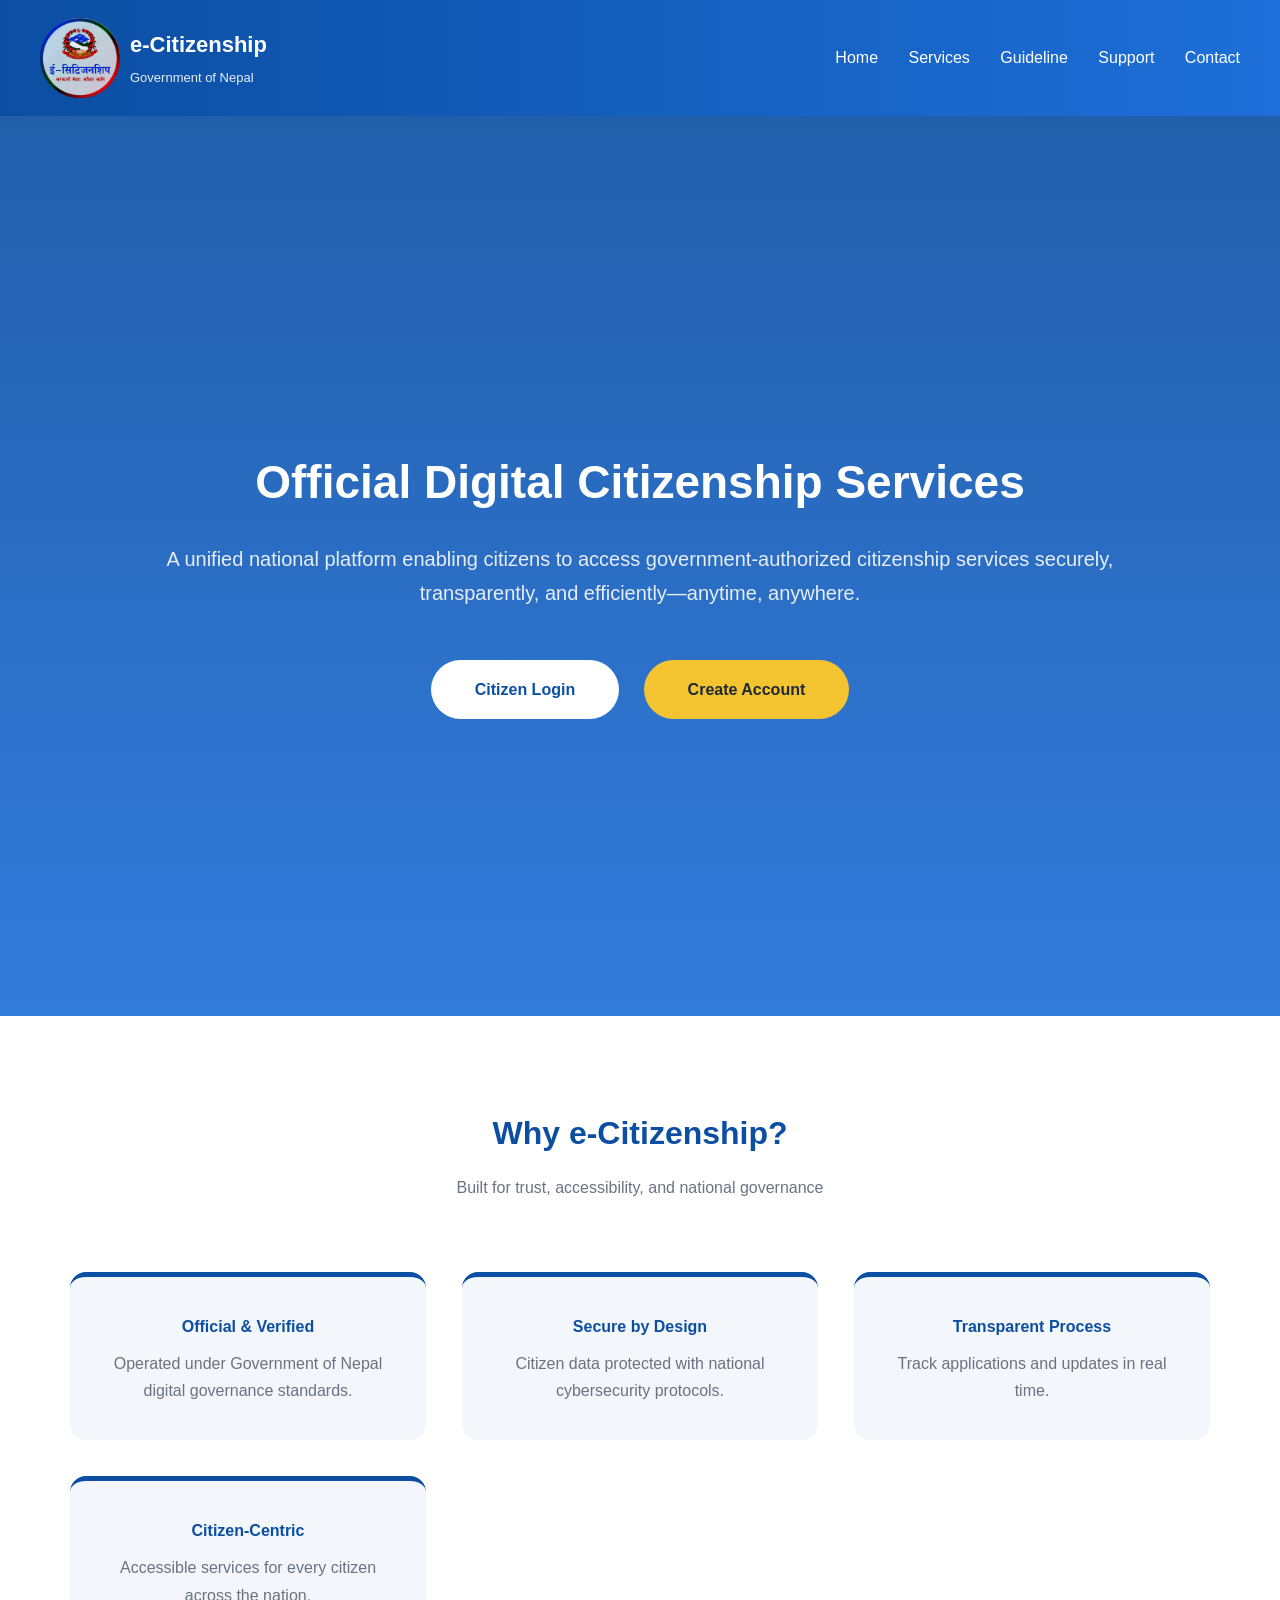
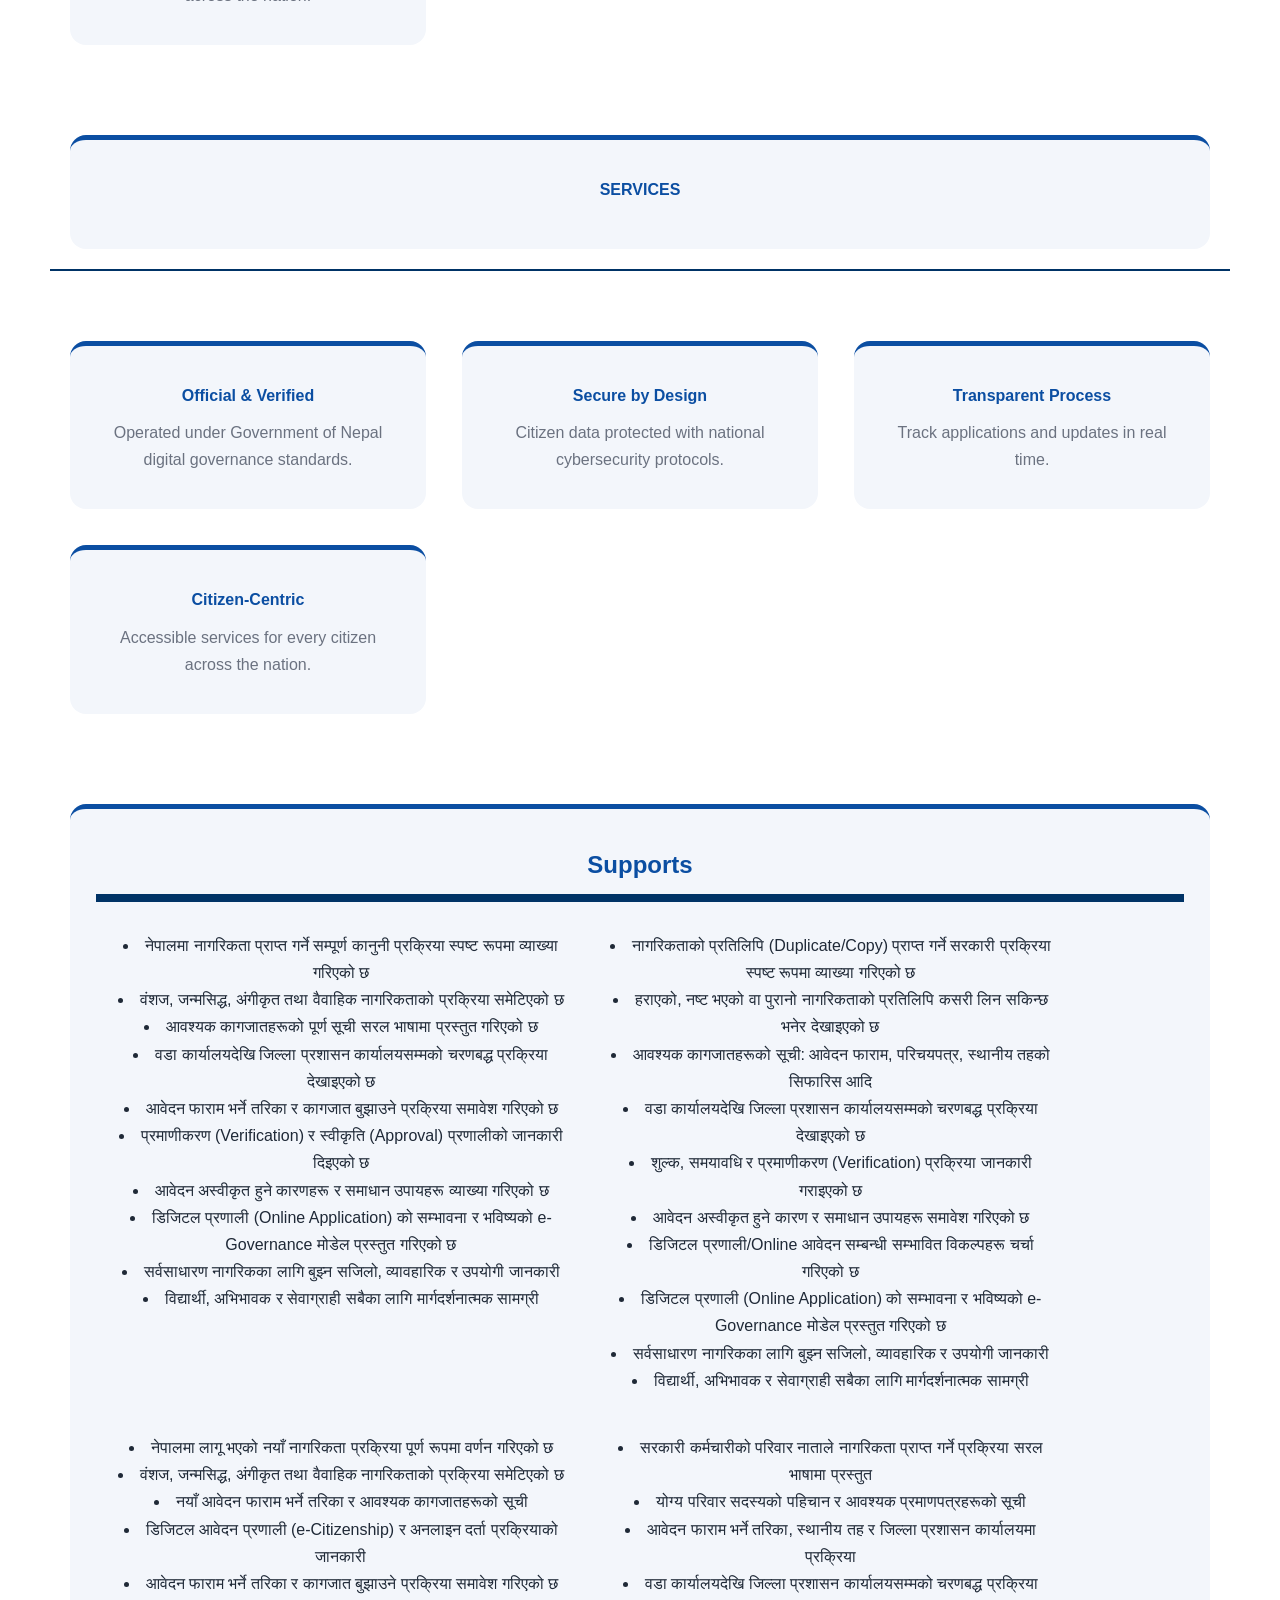
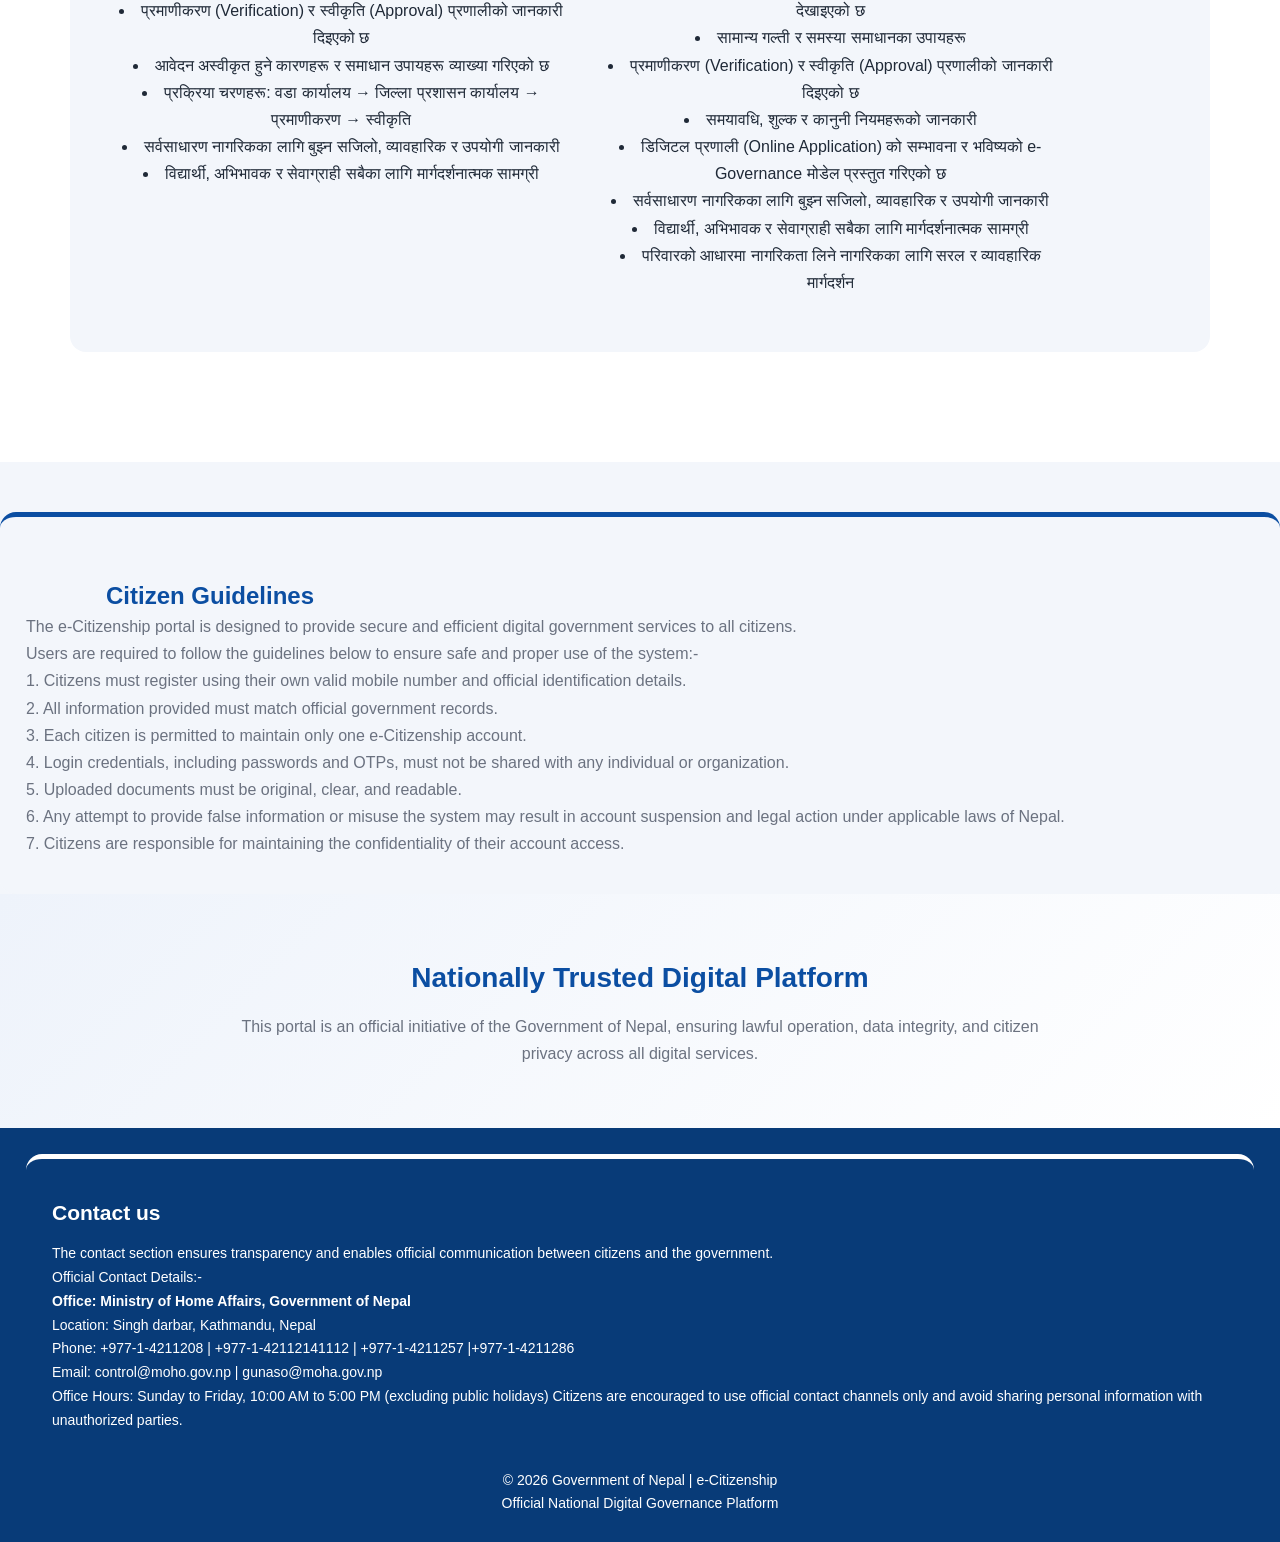
==== Index.html @ ef439736 "first commit" ====
<!DOCTYPE html>
<html lang="en">

<head>
  <meta charset="UTF-8">
  <title>e-Citizenship | Official Government Portal</title>
  <meta name="viewport" content="width=device-width, initial-scale=1.0">

  <!-- CSS -->
  <link rel="stylesheet" href="landing.css">
</head>

<body>

  <header>
    <div class="logo-container">
      <img src="logo.png" class="logo">
      <div class="brand">
        <h1>e-Citizenship</h1>
        <span>Government of Nepal</span>
      </div>
    </div>
    <nav>
      <a href="#hero">Home</a>
      <a href="#features">Services</a>
      <a href="#guide">Guideline</a>
      <a href="#ram">Support</a>
      <a href="#footer">Contact</a>

    </nav>
  </header>

  <section class="hero" id="hero">
    <div>
      <h2>Official Digital Citizenship Services</h2>
      <p>
        A unified national platform enabling citizens to access
        government-authorized citizenship services securely,
        transparently, and efficiently—anytime, anywhere.
      </p>

      <div class="actions">
        <a href="login.html" class="btn btn-primary">Citizen Login</a>
        <a href="login.html" class="btn btn-secondary">Create Account</a>
      </div>
    </div>
  </section>

  <section class="features" id="features">
    <h3>Why e-Citizenship?</h3>
    <p>Built for trust, accessibility, and national governance</p>

    <div class="grid">
      <div class="feature">
        <h4>Official & Verified</h4>
        <p>Operated under Government of Nepal digital governance standards.</p>
      </div>
      <div class="feature">
        <h4>Secure by Design</h4>
        <p>Citizen data protected with national cybersecurity protocols.</p>
      </div>
      <div class="feature">
        <h4>Transparent Process</h4>
        <p>Track applications and updates in real time.</p>
      </div>
      <div class="feature">
        <h4>Citizen-Centric</h4>
        <p>Accessible services for every citizen across the nation.</p>
      </div>
    </div>

    <div class="grid" style="box-sizing: 23px; border-bottom:2px solid #003366;">
      <div class="feature">
        <h4>SERVICES</h4>
      </div>
    </div>
    <div class="grid">
      <div class="feature">
        <h4>Official & Verified</h4>
        <p>Operated under Government of Nepal digital governance standards.</p>
      </div>
      <div class="feature">
        <h4>Secure by Design</h4>
        <p>Citizen data protected with national cybersecurity protocols.</p>
      </div>
      <div class="feature">
        <h4>Transparent Process</h4>
        <p>Track applications and updates in real time.</p>
      </div>
      <div class="feature">
        <h4>Citizen-Centric</h4>
        <p>Accessible services for every citizen across the nation.</p>
      </div>
    </div>


    <div class="grid" id="ram">

      <div class="feature" id="sita">
        <div>
          <h4 style="border-bottom: 8px solid #003366; font-size: 1.5em; padding-top:0; 
          padding-bottom: 8px;">Supports</h4>
        </div>

        <div>

          <div class="youtube">
            <li>नेपालमा नागरिकता प्राप्त गर्ने सम्पूर्ण कानुनी प्रक्रिया स्पष्ट रूपमा व्याख्या गरिएको छ</li>
            <li> वंशज, जन्मसिद्ध, अंगीकृत तथा वैवाहिक नागरिकताको प्रक्रिया समेटिएको छ</li>
            <li> आवश्यक कागजातहरूको पूर्ण सूची सरल भाषामा प्रस्तुत गरिएको छ</li>
            <li> वडा कार्यालयदेखि जिल्ला प्रशासन कार्यालयसम्मको चरणबद्ध प्रक्रिया देखाइएको छ</li>
            <li> आवेदन फाराम भर्ने तरिका र कागजात बुझाउने प्रक्रिया समावेश गरिएको छ</li>
            <li> प्रमाणीकरण (Verification) र स्वीकृति (Approval) प्रणालीको जानकारी दिइएको छ</li>
            <li> आवेदन अस्वीकृत हुने कारणहरू र समाधान उपायहरू व्याख्या गरिएको छ</li>
            <li> डिजिटल प्रणाली (Online Application) को सम्भावना र भविष्यको e-Governance मोडेल प्रस्तुत गरिएको छ</li>
            <li> सर्वसाधारण नागरिकका लागि बुझ्न सजिलो, व्यावहारिक र उपयोगी जानकारी</li>
            <li>विद्यार्थी, अभिभावक र सेवाग्राही सबैका लागि मार्गदर्शनात्मक सामग्री</li>


          </div>
        </div>
        <div>


          <div class="youtube">
            <li>नागरिकताको प्रतिलिपि (Duplicate/Copy) प्राप्त गर्ने सरकारी प्रक्रिया स्पष्ट रूपमा व्याख्या गरिएको छ</li>
            <li>हराएको, नष्ट भएको वा पुरानो नागरिकताको प्रतिलिपि कसरी लिन सकिन्छ भनेर देखाइएको छ</li>
            <li> आवश्यक कागजातहरूको सूची: आवेदन फाराम, परिचयपत्र, स्थानीय तहको सिफारिस आदि</li>
            <li> वडा कार्यालयदेखि जिल्ला प्रशासन कार्यालयसम्मको चरणबद्ध प्रक्रिया देखाइएको छ</li>
            <li> शुल्क, समयावधि र प्रमाणीकरण (Verification) प्रक्रिया जानकारी गराइएको छ</li>
            <li> आवेदन अस्वीकृत हुने कारण र समाधान उपायहरू समावेश गरिएको छ</li>
            <li>डिजिटल प्रणाली/Online आवेदन सम्बन्धी सम्भावित विकल्पहरू चर्चा गरिएको छ</li>
            <li> डिजिटल प्रणाली (Online Application) को सम्भावना र भविष्यको e-Governance मोडेल प्रस्तुत गरिएको छ</li>
            <li> सर्वसाधारण नागरिकका लागि बुझ्न सजिलो, व्यावहारिक र उपयोगी जानकारी</li>
            <li>विद्यार्थी, अभिभावक र सेवाग्राही सबैका लागि मार्गदर्शनात्मक सामग्री</li>


          </div>

        </div>
        <div>


          <div class="youtube">
            <li>नेपालमा लागू भएको नयाँ नागरिकता प्रक्रिया पूर्ण रूपमा वर्णन गरिएको छ</li>
            <li> वंशज, जन्मसिद्ध, अंगीकृत तथा वैवाहिक नागरिकताको प्रक्रिया समेटिएको छ</li>
            <li> नयाँ आवेदन फाराम भर्ने तरिका र आवश्यक कागजातहरूको सूची</li>
            <li> डिजिटल आवेदन प्रणाली (e-Citizenship) र अनलाइन दर्ता प्रक्रियाको जानकारी</li>
            <li> आवेदन फाराम भर्ने तरिका र कागजात बुझाउने प्रक्रिया समावेश गरिएको छ</li>
            <li> प्रमाणीकरण (Verification) र स्वीकृति (Approval) प्रणालीको जानकारी दिइएको छ</li>
            <li> आवेदन अस्वीकृत हुने कारणहरू र समाधान उपायहरू व्याख्या गरिएको छ</li>
            <li> प्रक्रिया चरणहरू: वडा कार्यालय → जिल्ला प्रशासन कार्यालय → प्रमाणीकरण → स्वीकृति</li>
            <li> सर्वसाधारण नागरिकका लागि बुझ्न सजिलो, व्यावहारिक र उपयोगी जानकारी</li>
            <li>विद्यार्थी, अभिभावक र सेवाग्राही सबैका लागि मार्गदर्शनात्मक सामग्री</li>


          </div>
        </div>

        <div>


          <div class="youtube">
            <li>सरकारी कर्मचारीको परिवार नाताले नागरिकता प्राप्त गर्ने प्रक्रिया सरल भाषामा प्रस्तुत</li>
            <li> योग्य परिवार सदस्यको पहिचान र आवश्यक प्रमाणपत्रहरूको सूची</li>
            <li>आवेदन फाराम भर्ने तरिका, स्थानीय तह र जिल्ला प्रशासन कार्यालयमा प्रक्रिया</li>
            <li> वडा कार्यालयदेखि जिल्ला प्रशासन कार्यालयसम्मको चरणबद्ध प्रक्रिया देखाइएको छ</li>
            <li> सामान्य गल्ती र समस्या समाधानका उपायहरू</li>
            <li> प्रमाणीकरण (Verification) र स्वीकृति (Approval) प्रणालीको जानकारी दिइएको छ</li>
            <li>समयावधि, शुल्क र कानुनी नियमहरूको जानकारी</li>
            <li> डिजिटल प्रणाली (Online Application) को सम्भावना र भविष्यको e-Governance मोडेल प्रस्तुत गरिएको छ</li>
            <li> सर्वसाधारण नागरिकका लागि बुझ्न सजिलो, व्यावहारिक र उपयोगी जानकारी</li>
            <li>विद्यार्थी, अभिभावक र सेवाग्राही सबैका लागि मार्गदर्शनात्मक सामग्री</li>
            <li>परिवारको आधारमा नागरिकता लिने नागरिकका लागि सरल र व्यावहारिक मार्गदर्शन</li>


          </div>

        </div>


      </div>
    </div>

    </div>
  </section>
  <div class="guide" id="guide">
    <h2>Citizen Guidelines<span style="color:red"></span></h2>
    <p>The e-Citizenship portal is designed to provide secure and efficient digital government services to all
      citizens.<br>
      Users are required to follow the guidelines below to ensure safe and proper use of the system:-<br>

      1. Citizens must register using their own valid mobile number and official identification details.<br>

      2. All information provided must match official government records.<br>

      3. Each citizen is permitted to maintain only one e-Citizenship account.<br>

      4. Login credentials, including passwords and OTPs, must not be shared with any individual or organization.<br>

      5. Uploaded documents must be original, clear, and readable.<br>

      6. Any attempt to provide false information or misuse the system may result in account suspension and legal action
      under applicable laws of Nepal.<br>

      7. Citizens are responsible for maintaining the confidentiality of their account access.</p>
  </div>

  <section class="trust" id="trust">
    <h3>Nationally Trusted Digital Platform</h3>
    <p>
      This portal is an official initiative of the Government of Nepal,
      ensuring lawful operation, data integrity, and citizen privacy
      across all digital services.
    </p>
  </section>

  <footer id="footer">
    <div class="contact" id="contact">
      <h2>Contact us</h2>
      <br>
      <p>The contact section ensures transparency and enables official communication between citizens and the
        government.<br>
        Official Contact Details:-<br>
      <h4>Office: Ministry of Home Affairs, Government of Nepal</h4>
      Location: Singh darbar, Kathmandu, Nepal<br>
      Phone: +977-1-4211208 | +977-1-42112141112 | +977-1-4211257 |+977-1-4211286 <br>
      Email: control@moho.gov.np | gunaso@moha.gov.np<br>
      Office Hours: Sunday to Friday, 10:00 AM to 5:00 PM (excluding public holidays)
      Citizens are encouraged to use official contact channels only and avoid sharing personal information with
      unauthorized parties.</p>
    </div>

    © 2026 Government of Nepal | e-Citizenship
    <br>
    Official National Digital Governance Platform
  </footer>

  <!-- JavaScript -->
  <script src="landing.js"></script>

</body>

</html>
---- landing.css ----
:root {
    --primary: #0b4ea2;
    --secondary: #1e6fd9;
    --accent: #f4c430;
    --dark: #1f2937;
    --muted: #6b7280;
    --bg: #f3f6fb;
}

/* RESET */
* {
    margin: 0;
    padding: 0;
    box-sizing: border-box;
}

/* BASE */
body {
    font-family: "Segoe UI", Arial, sans-serif;
    background: var(--bg);
    color: var(--dark);
    line-height: 1.7;
}

/* HEADER */
header {
    position: sticky;
    top: 0;
    width: 100%;
    z-index: 1000;
    background: linear-gradient(90deg, var(--primary), var(--secondary));
    padding: 18px 40px;
    display: flex;
    justify-content: space-between;
    align-items: center;
}

.logo-container{
    display: flex;
    align-items: center;
    gap:10px;
}
.logo {
    width: 80px;
    height: 80px;
}

.brand {
    color: #fff;
}

.brand h1 {
    font-size: 22px;
    font-weight: 700;
}

.brand span {
    font-size: 13px;
    opacity: .9;
}

nav a {
    color: #fff;
    text-decoration: none;
    margin-left: 26px;
    font-weight: 500;
}

nav a:hover {
    border-bottom: 2px solid #fff;   
}

/* HERO */
.hero {
    min-height: 100vh;
    display: flex;
    align-items: center;
    justify-content: center;
    text-align: center;
    padding: 120px 30px 80px;
    background:
        linear-gradient(rgba(11, 78, 162, .9), rgba(30, 111, 217, .9));
    color: #fff;
}

.hero h2 {
    font-size: 46px;
    margin-bottom: 20px;
}

.hero p {
    max-width: 80%;
    margin: auto;
    font-size: 20px;
    color: #e6edf8;
}

/* BUTTONS */
.actions {
    margin-top: 40px;
}

.btn {
    display: inline-block;
    padding: 16px 44px;
    margin: 10px;
    border-radius: 40px;
    text-decoration: none;
    font-weight: 600;
    transition: .3s;
}

.btn-primary {
    background: #fff;
    color: var(--primary);
}

.btn-secondary {
    background: var(--accent);
    color: #1f2937;
}

.btn:hover {
    transform: translateY(-4px);
    box-shadow: 0 14px 30px rgba(0, 0, 0, .35);
}

/* FEATURES */
.features {
    padding: 90px 50px;
    background: #fff;
    text-align: center;
}

.features h3 {
    font-size: 32px;
    color: var(--primary);
    margin-bottom: 14px;
}

.features p {
    color: var(--muted);
}

.grid {
    display: flex;
    gap: 20px;
    padding: 20px;
    flex-wrap: wrap;
    margin-top: 50px;
    display: grid;
    grid-template-columns: repeat(auto-fit, minmax(260px, 1fr));
    gap: 36px;
}

.feature {
    
    padding: 36px 26px;
    border-radius: 16px;
    background: var(--bg);
    border-top: 5px solid var(--primary);
}

.feature h4 {
    color: var(--primary);
    margin-bottom: 10px;
}
.grid .feature .youtube{
    float: left;
  width: 45%;
  background:transparent;
  padding: 20px;
  text-align: center;
}


.ram {
    display: none;
}

/* TRUST */
.trust {
    padding: 60px 40px;
    background: linear-gradient(135deg, #eef3fb, #ffffff);
    text-align: center;
}

.trust h3 {
    font-size: 28px;
    color: var(--primary);
    margin-bottom: 12px;
}

.trust p {
    max-width: 820px;
    margin: auto;
    color: var(--muted);
}

/* FOOTER */
footer {
    background: #083b78;
    color: #fff;
    text-align: center;
    padding: 26px;
    font-size: 14px;
}

.contact {

    padding: 36px 26px;
    border-radius: 16px;
    background: transparent;
    border-top: 5px solid;
    text-align: left;

}

.contact p {
    display: flex;
    align-items: left;
    text-align: left;
}

.contact h2 {
    margin-bottom: -12px;
}

.guide {
    padding: 36px 26px;
    border-radius: 16px;
    background: var(--bg);
    border-top: 5px solid var(--primary);


    color: var(--muted);

    margin-top: 50px;
    display: grid;
    /* grid-template-columns: repeat(auto-fit, minmax(260px, 1fr));*/
    gap: 36px;
}

.guide h2 {
    margin-left: 80px;
    color: var(--primary);
    margin-bottom: -40px;

    margin-top: 23px;
}

/* RESPONSIVE */
@media(max-width:768px) {
    header {
        flex-direction: column;
        text-align: center;
        position: static;
    }

    nav {
        margin-top: 10px
    }

    .hero h2 {
        font-size: 32px
    }
}
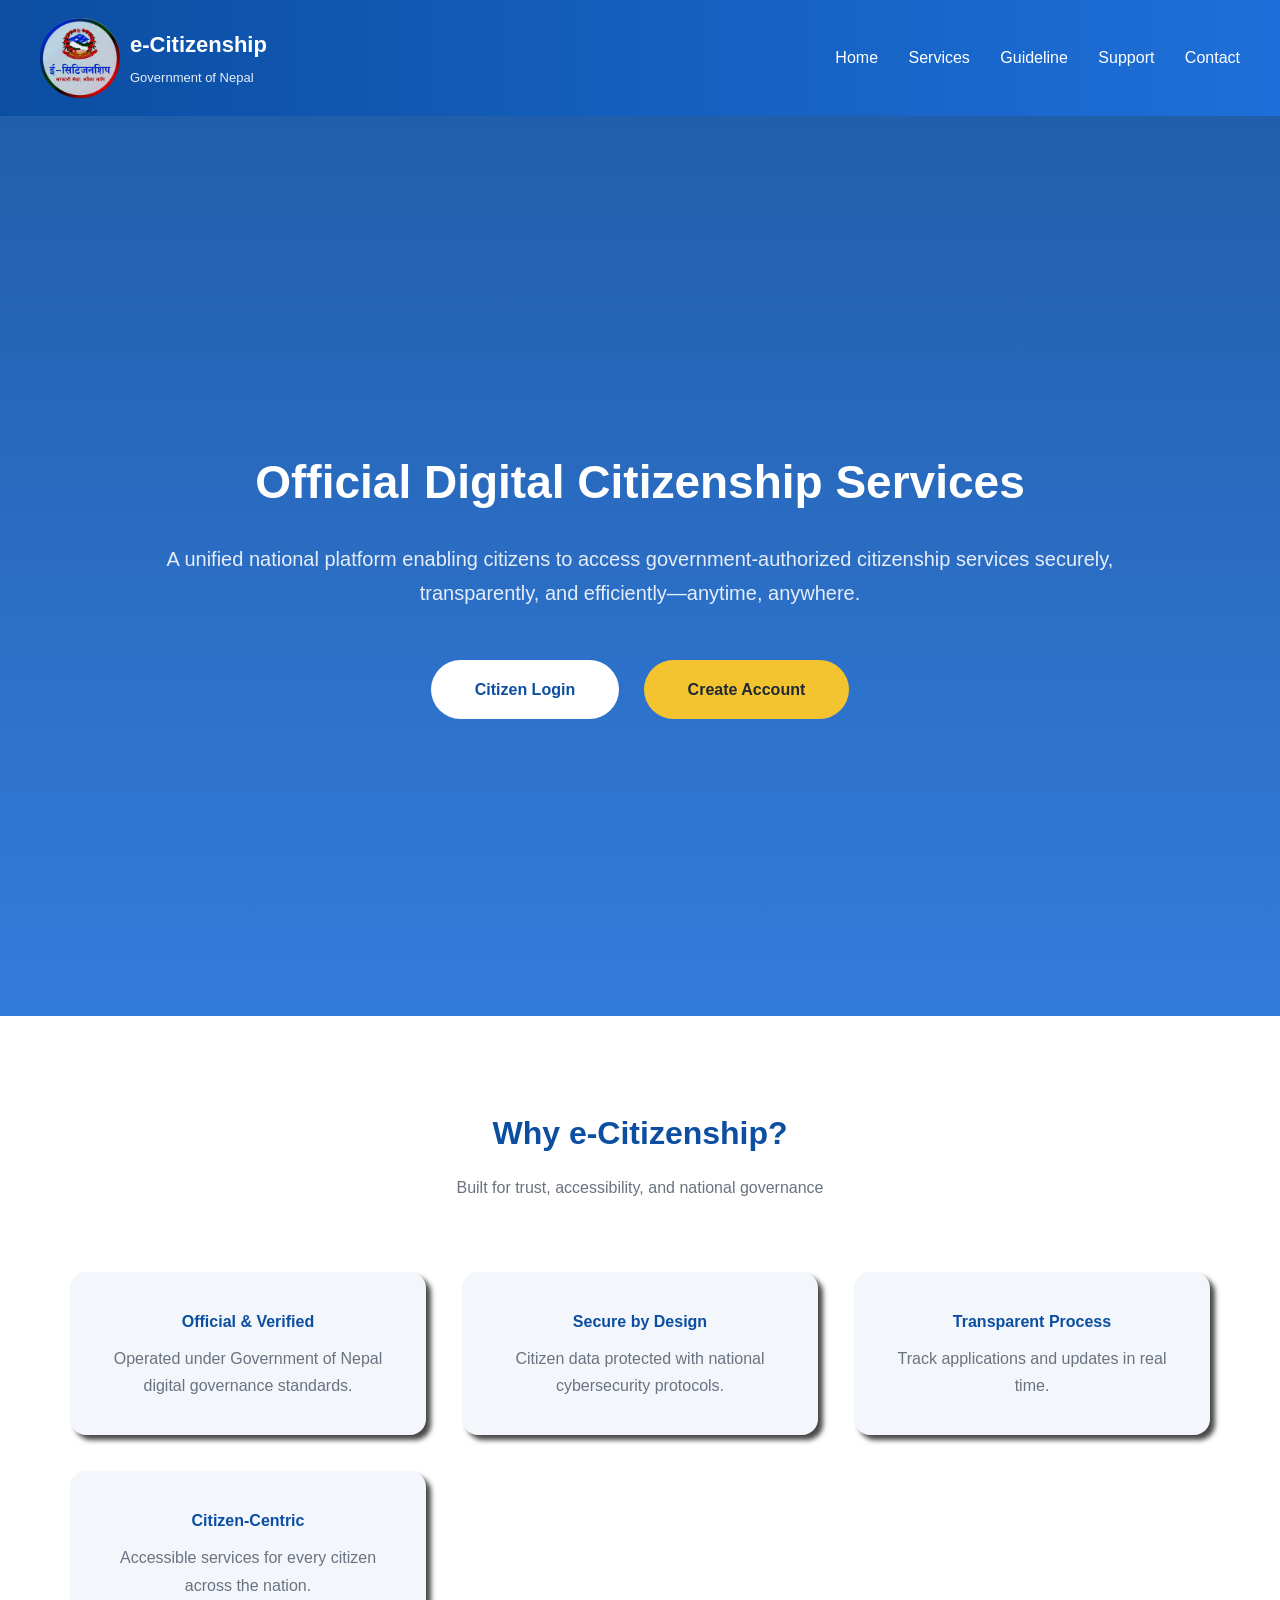
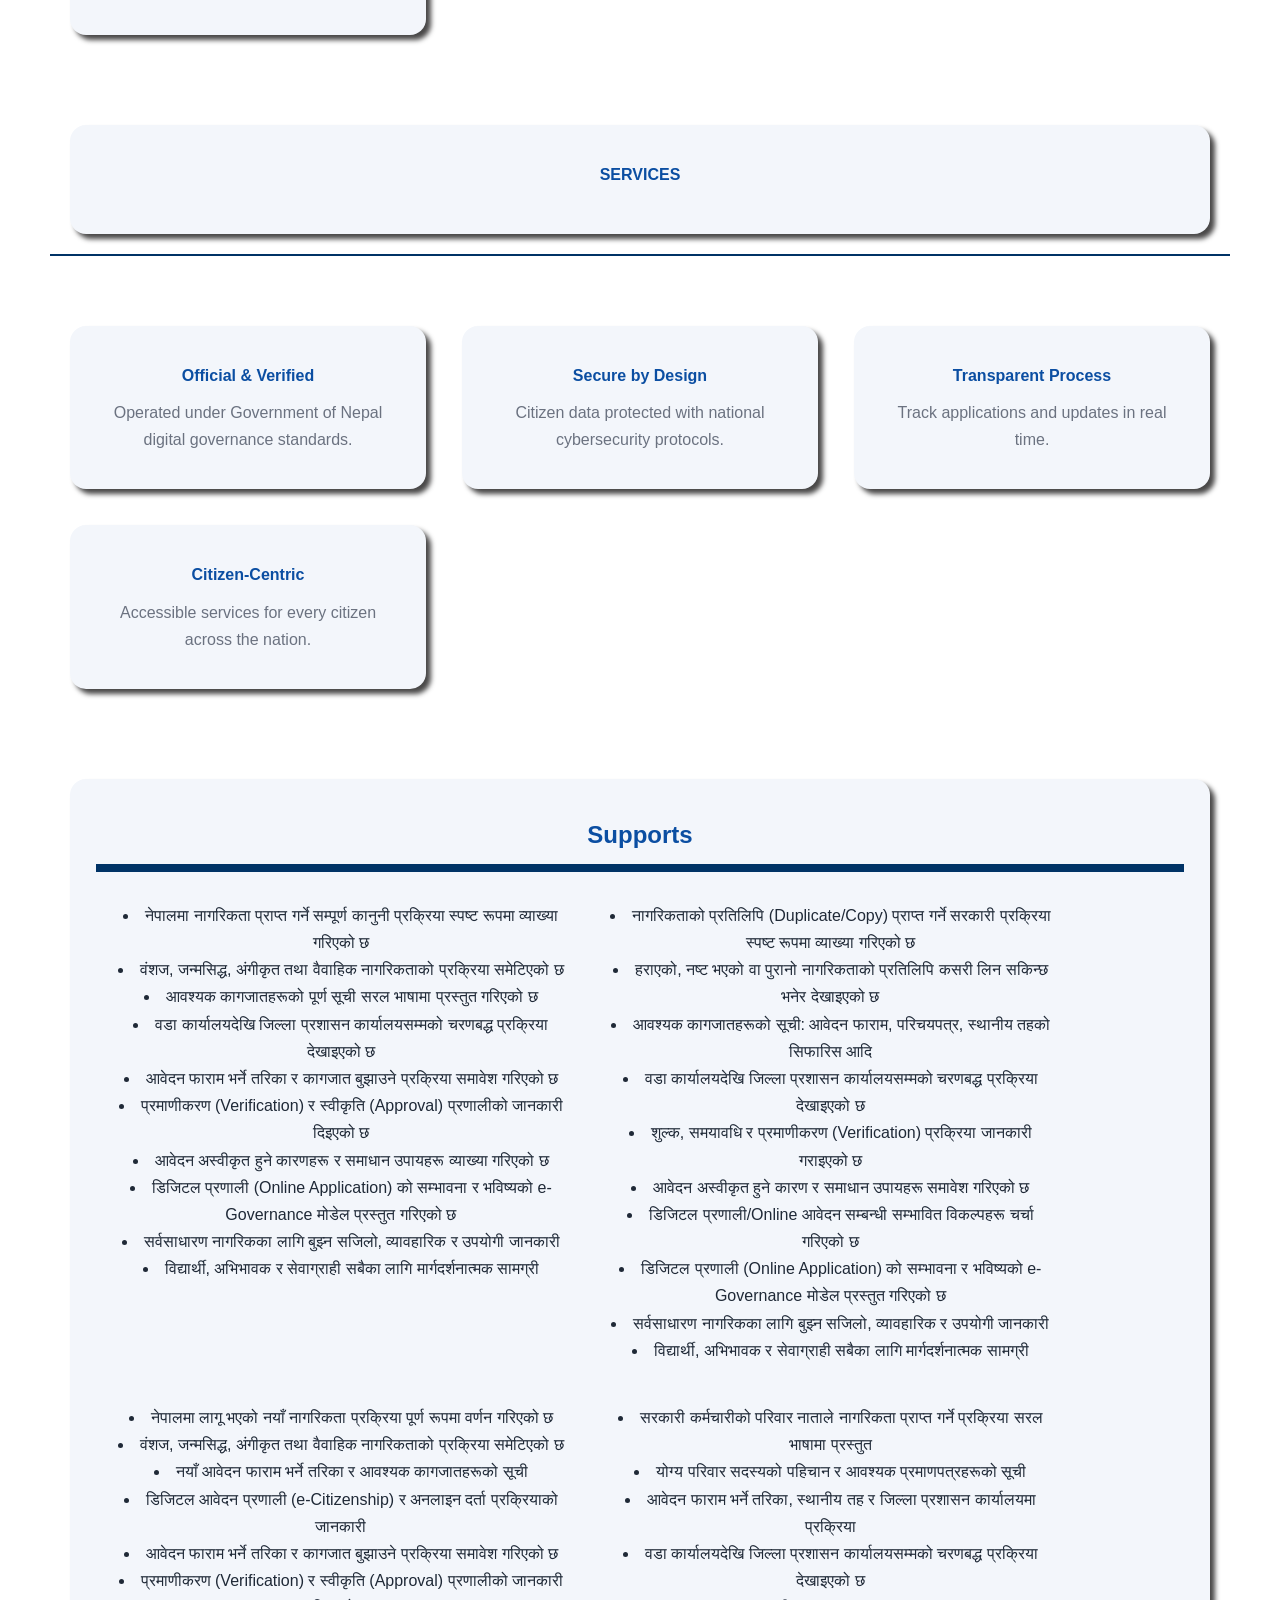
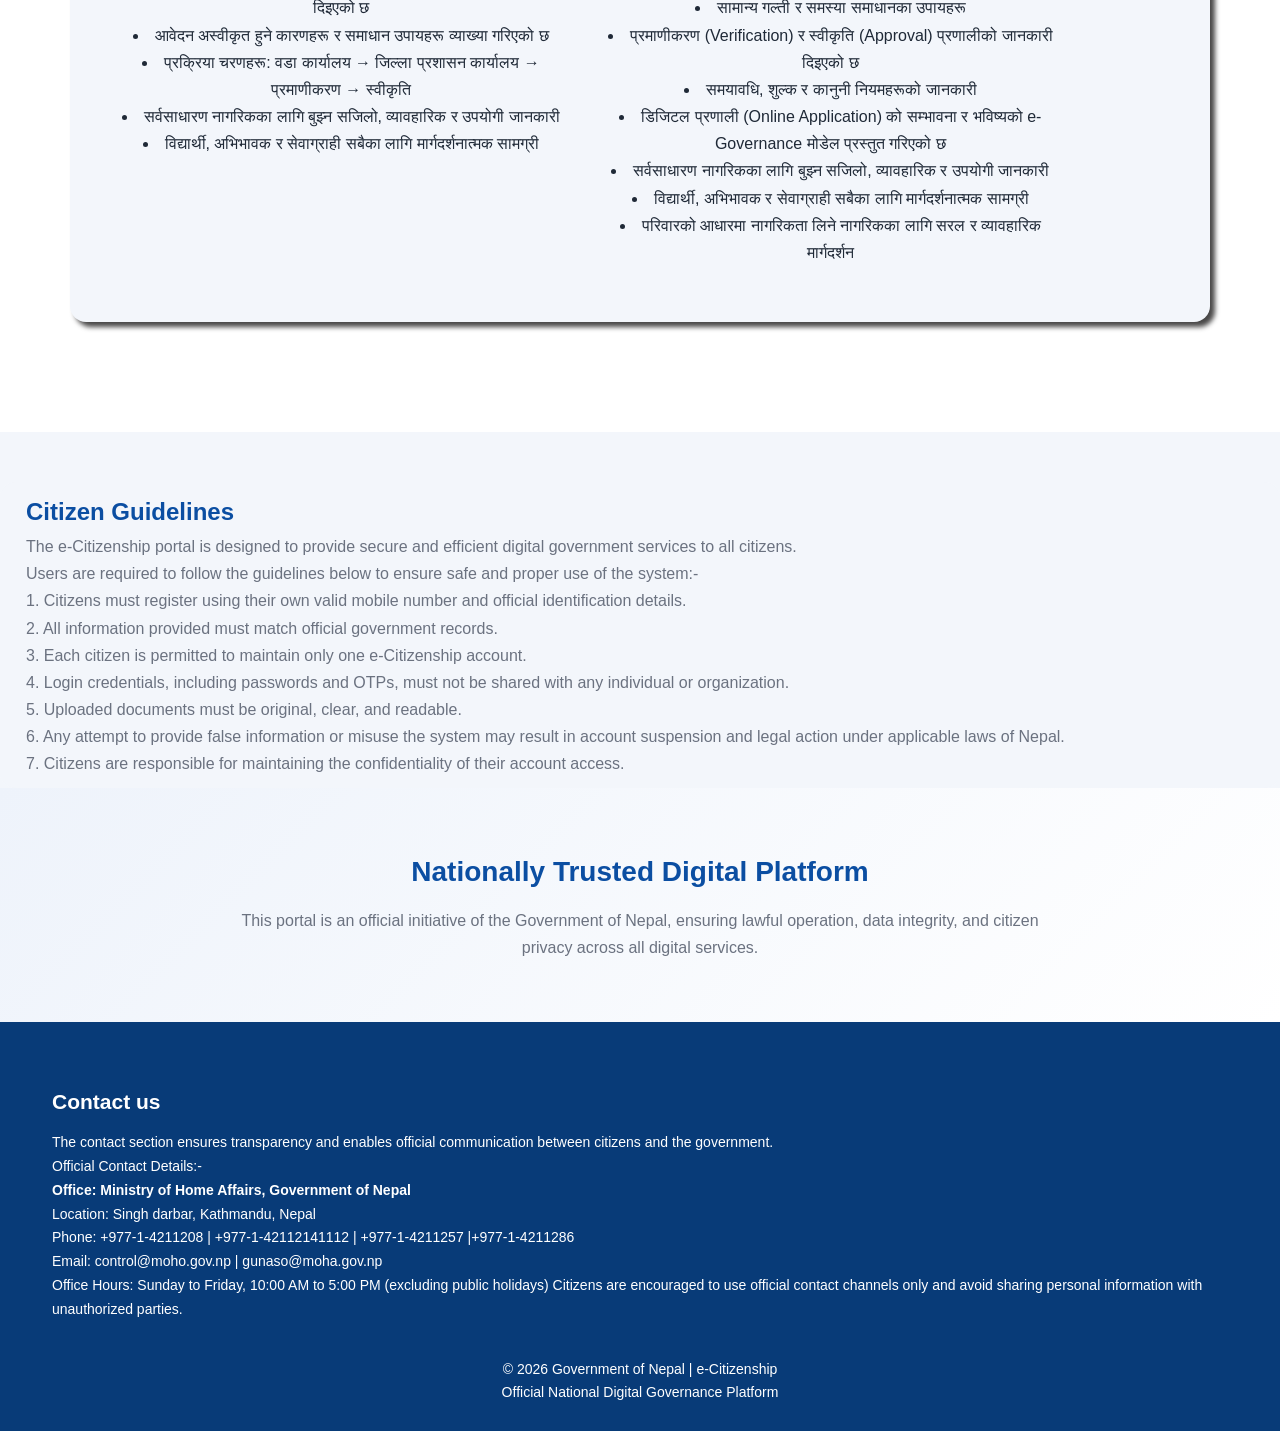
==== commit 86fd8267: "Second commit. Redesigned boxes, Added 3.5s Delay timer, consistent webpages" ====
--- a/Index.html
+++ b/Index.html
@@ -3,14 +3,18 @@
 
 <head>
   <meta charset="UTF-8">
-  <title>e-Citizenship | Official Government Portal</title>
+  <title>E-Citizenship | Official Government Portal</title>
   <meta name="viewport" content="width=device-width, initial-scale=1.0">
-
-  <!-- CSS -->
-  <link rel="stylesheet" href="landing.css">
+  <link rel="stylesheet" href="style.css">
 </head>
 
 <body>
+  <div class="loading">
+        <div class="circle center">
+            <div class="circle r1"></div>
+        <div class="circle r2"></div>
+    </div>
+    </div>
 
   <header>
     <div class="logo-container">
@@ -236,9 +240,6 @@
     Official National Digital Governance Platform
   </footer>
 
-  <!-- JavaScript -->
-  <script src="landing.js"></script>
-
 </body>
 
 </html>
--- a/style.css
+++ b/style.css
@@ -0,0 +1,347 @@
+:root {
+    --primary: #0b4ea2;
+    --secondary: #1e6fd9;
+    --accent: #f4c430;
+    --dark: #1f2937;
+    --muted: #6b7280;
+    --bg: #f3f6fb;
+}
+
+/* RESET */
+* {
+    margin: 0;
+    padding: 0;
+    box-sizing: border-box;
+}
+
+/* BASE */
+body {
+    font-family: "Segoe UI", Arial, sans-serif;
+    background: var(--bg);
+    color: var(--dark);
+    line-height: 1.7;
+}
+
+/* Loading */
+.loading{
+    height: 100vh;
+    width:100vw;
+    display:flex;
+    justify-content: center;
+    align-items: center;
+     background: linear-gradient(135deg, #010190 0%, #3009de 100%);
+    position: fixed;
+    top: 0;
+    left:0;
+    z-index:9999;
+    animation: show 3.5s forwards;
+}
+@keyframes show {
+    0%   { opacity: 1; visibility: visible; }
+  90%  { opacity: 1; visibility: visible; }
+  100% { opacity: 0; visibility: hidden;}
+    
+}
+.circle{
+    border-radius: 50%;
+    width: 100px;
+    height: 100px;
+    background-color: black;
+    padding: 20px;
+}
+.center{
+    position: relative;
+    background-color: green;
+}
+.r1,.r2{
+    position: absolute;
+    top:0;
+    left: 0;
+    
+}
+.r1{
+    animation: rotatex 3s infinite ease;
+    background-color: red;
+}
+.r2{
+    animation: rotatey 3s infinite ease;
+    background-color: blue;
+}
+@keyframes rotatex {
+    0%{
+        top:-150px;
+        left:0px;
+    }
+    25%{
+        top:0px;
+        left:180px;
+    }
+    50%{
+        top:180px;
+        left:0;
+    }
+    75%{
+        top:0;
+        left:-150px;
+    }
+    100%{
+        top:-150px;
+        left:0px;
+    }
+
+    
+}
+@keyframes rotatey {
+    0%{
+        top:150px;
+        left:0px;
+    }
+    25%{
+        top:0px;
+        left:-180px;
+    }
+    50%{
+        top:-180px;
+        left:0;
+    }
+    75%{
+        top:0;
+        left:150px;
+    }
+    100%{
+        top:150px;
+        left:0px;
+    }
+    
+}
+/* HEADER */
+header {
+    position: sticky;
+    top: 0;
+    width: 100%;
+    z-index: 1000;
+    background: linear-gradient(90deg, var(--primary), var(--secondary));
+    padding: 18px 40px;
+    display: flex;
+    justify-content: space-between;
+    align-items: center;
+}
+
+.logo-container{
+    display: flex;
+    align-items: center;
+    gap:10px;
+}
+.logo {
+    width: 80px;
+    height: 80px;
+}
+
+.brand {
+    color: #fff;
+}
+
+.brand h1 {
+    font-size: 22px;
+    font-weight: 700;
+}
+
+.brand span {
+    font-size: 13px;
+    opacity: .9;
+}
+
+nav a {
+    color: #fff;
+    text-decoration: none;
+    margin-left: 26px;
+    font-weight: 500;
+}
+
+nav a:hover {
+    border-bottom: 2px solid #fff;   
+}
+
+/* HERO */
+.hero {
+    min-height: 100vh;
+    display: flex;
+    align-items: center;
+    justify-content: center;
+    text-align: center;
+    padding: 120px 30px 80px;
+    background:
+        linear-gradient(rgba(11, 78, 162, .9), rgba(30, 111, 217, .9));
+    color: #fff;
+}
+
+.hero h2 {
+    font-size: 46px;
+    margin-bottom: 20px;
+}
+
+.hero p {
+    max-width: 80%;
+    margin: auto;
+    font-size: 20px;
+    color: #e6edf8;
+}
+
+/* BUTTONS */
+.actions {
+    margin-top: 40px;
+}
+
+.btn {
+    display: inline-block;
+    padding: 16px 44px;
+    margin: 10px;
+    border-radius: 40px;
+    text-decoration: none;
+    font-weight: 600;
+    transition: .3s;
+}
+
+.btn-primary {
+    background: #fff;
+    color: var(--primary);
+}
+
+.btn-secondary {
+    background: var(--accent);
+    color: #1f2937;
+}
+
+.btn:hover {
+    transform: translateY(-4px);
+    box-shadow: 0 14px 30px rgba(0, 0, 0, .35);
+}
+
+/* FEATURES */
+.features {
+    padding: 90px 50px;
+    background: #fff;
+    text-align: center;
+}
+
+.features h3 {
+    font-size: 32px;
+    color: var(--primary);
+    margin-bottom: 14px;
+}
+
+.features p {
+    color: var(--muted);
+}
+
+.grid {
+    display: flex;
+    gap: 20px;
+    padding: 20px;
+    flex-wrap: wrap;
+    margin-top: 50px;
+    display: grid;
+    grid-template-columns: repeat(auto-fit, minmax(260px, 1fr));
+    gap: 36px;
+}
+
+.feature {
+    
+    padding: 36px 26px;
+    border-radius: 16px;
+    background: var(--bg);  
+    box-shadow:  5px 5px 5px rgb(73, 72, 72);
+}
+
+.feature h4 {
+    color: var(--primary);
+    margin-bottom: 10px;
+}
+.grid .feature .youtube{
+    float: left;
+  width: 45%;
+  background:transparent;
+  padding: 20px;
+  text-align: center;
+}
+
+
+.ram {
+    display: none;
+}
+
+/* TRUST */
+.trust {
+    padding: 60px 40px;
+    background: linear-gradient(135deg, #eef3fb, #ffffff);
+    text-align: center;
+}
+
+.trust h3 {
+    font-size: 28px;
+    color: var(--primary);
+    margin-bottom: 12px;
+}
+
+.trust p {
+    max-width: 820px;
+    margin: auto;
+    color: var(--muted);
+}
+
+/* FOOTER */
+footer {
+    background: #083b78;
+    color: #fff;
+    text-align: center;
+    padding: 26px;
+    font-size: 14px;
+}
+
+.contact {
+
+    padding: 36px 26px;
+    border-radius: 16px;
+    background: transparent;
+    text-align: left;
+
+}
+
+.contact p {
+    display: flex;
+    align-items: left;
+    text-align: left;
+}
+
+.contact h2 {
+    margin-bottom: -12px;
+}
+
+.guide {
+    padding: 10px 26px;
+    border-radius: 16px;
+    background: var(--bg);
+    color: var(--muted);
+    margin-top: 50px;
+}
+
+.guide h2 {
+    color:var(--primary);
+}
+
+/* RESPONSIVE */
+@media(max-width:768px) {
+    header {
+        flex-direction: column;
+        text-align: center;
+        position: static;
+    }
+
+    nav {
+        margin-top: 10px
+    }
+
+    .hero h2 {
+        font-size: 32px
+    }
+}
